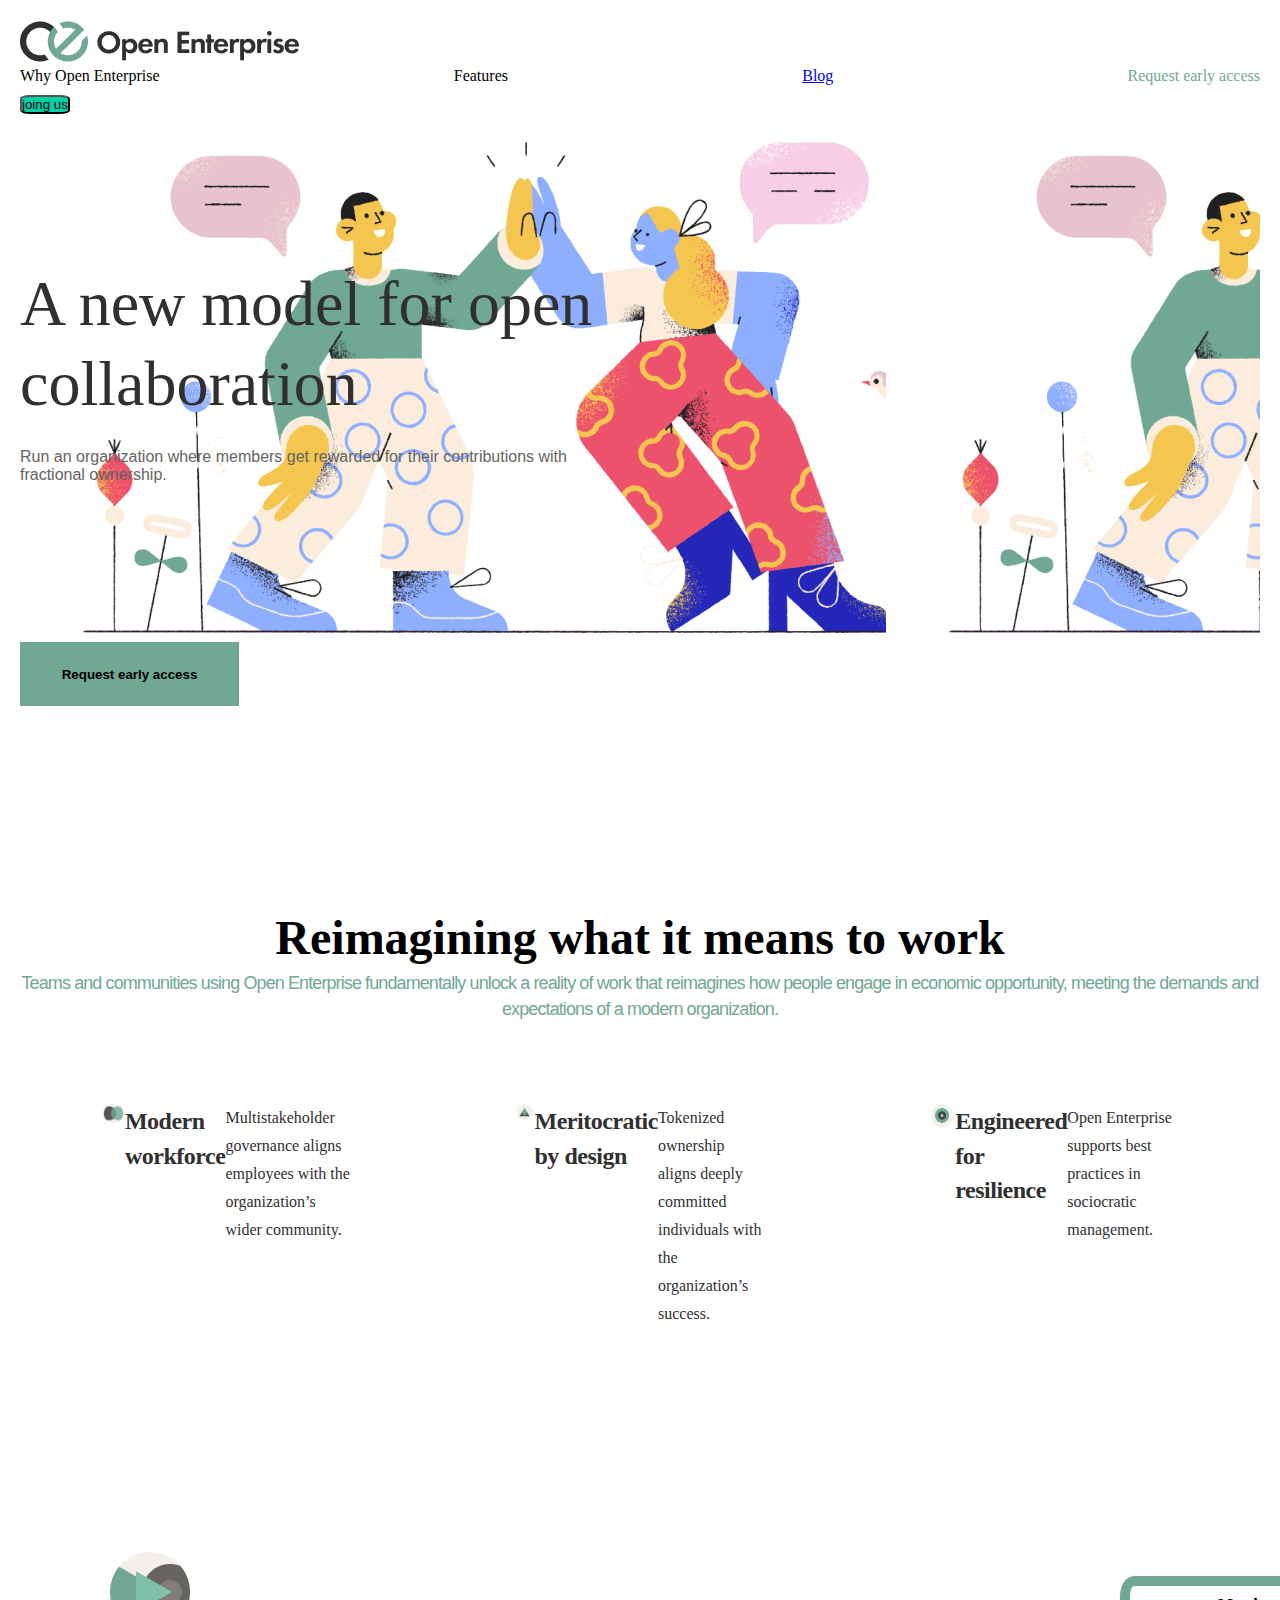
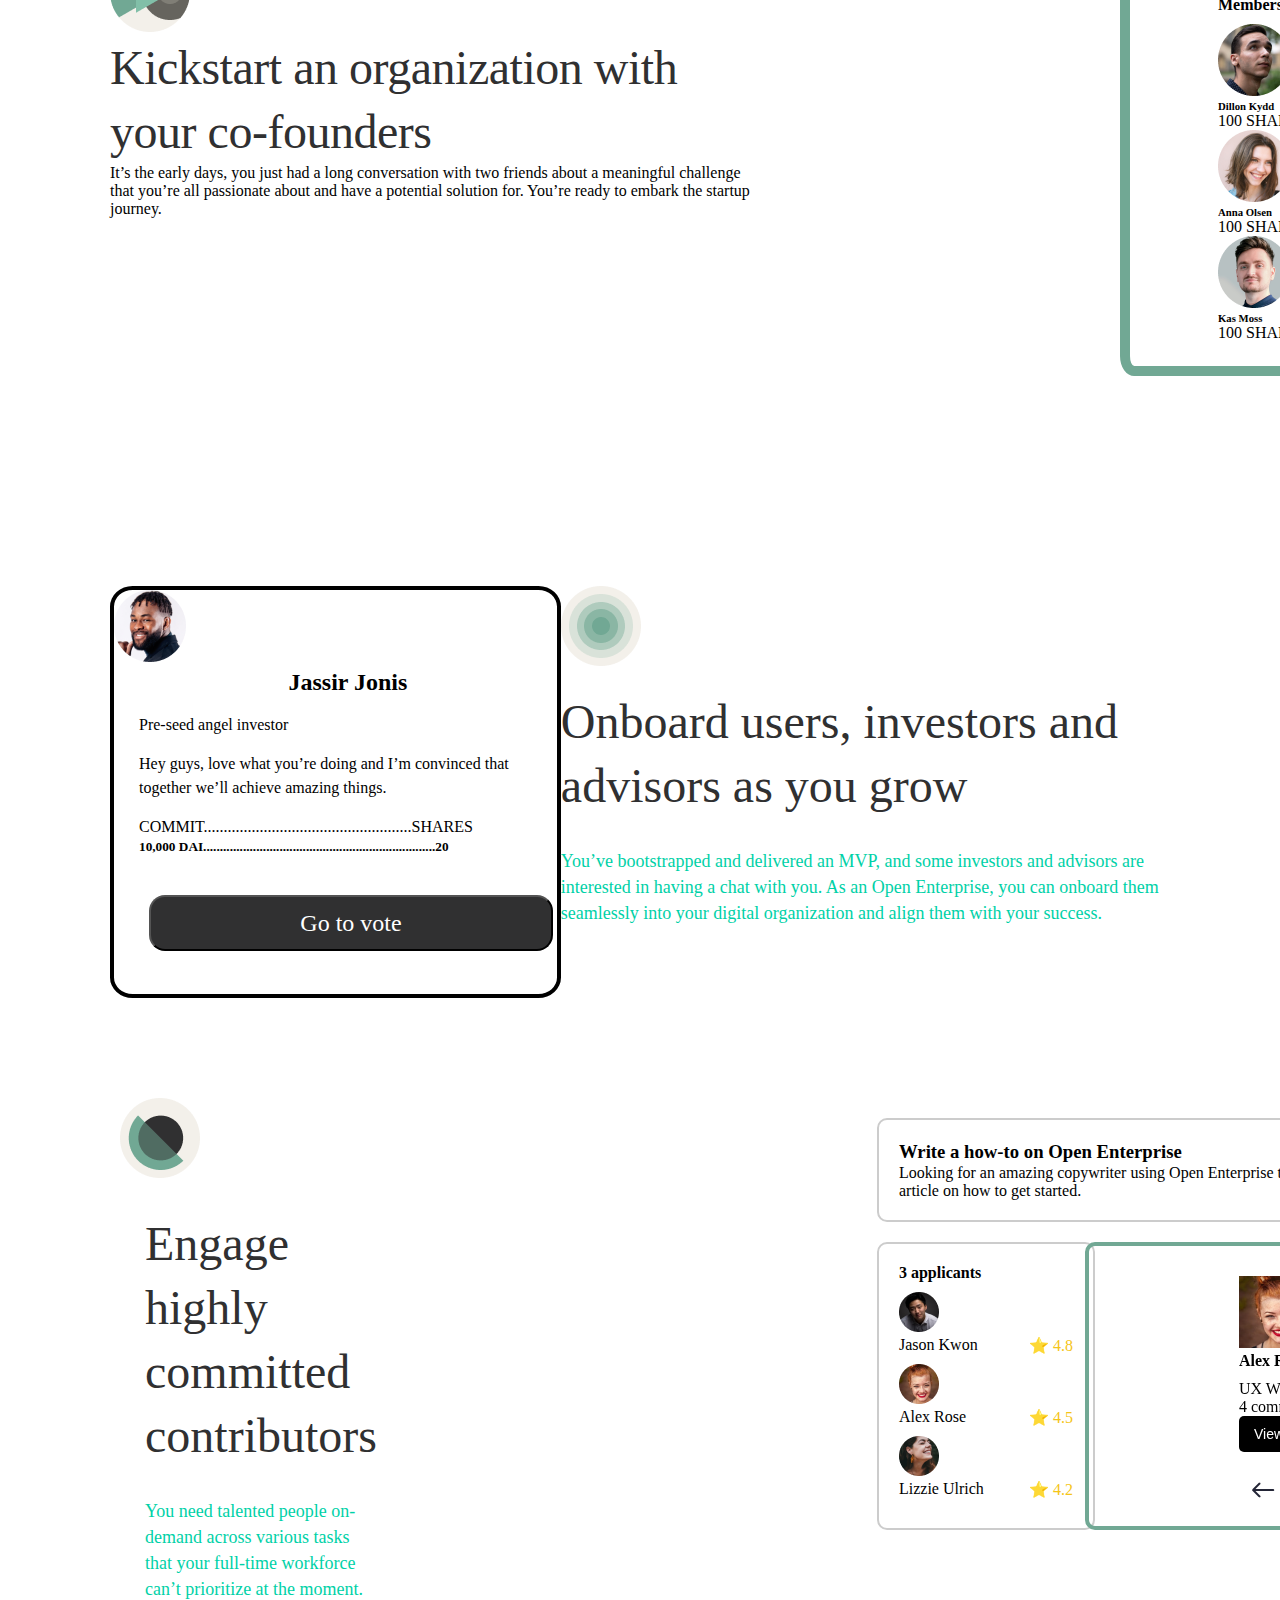
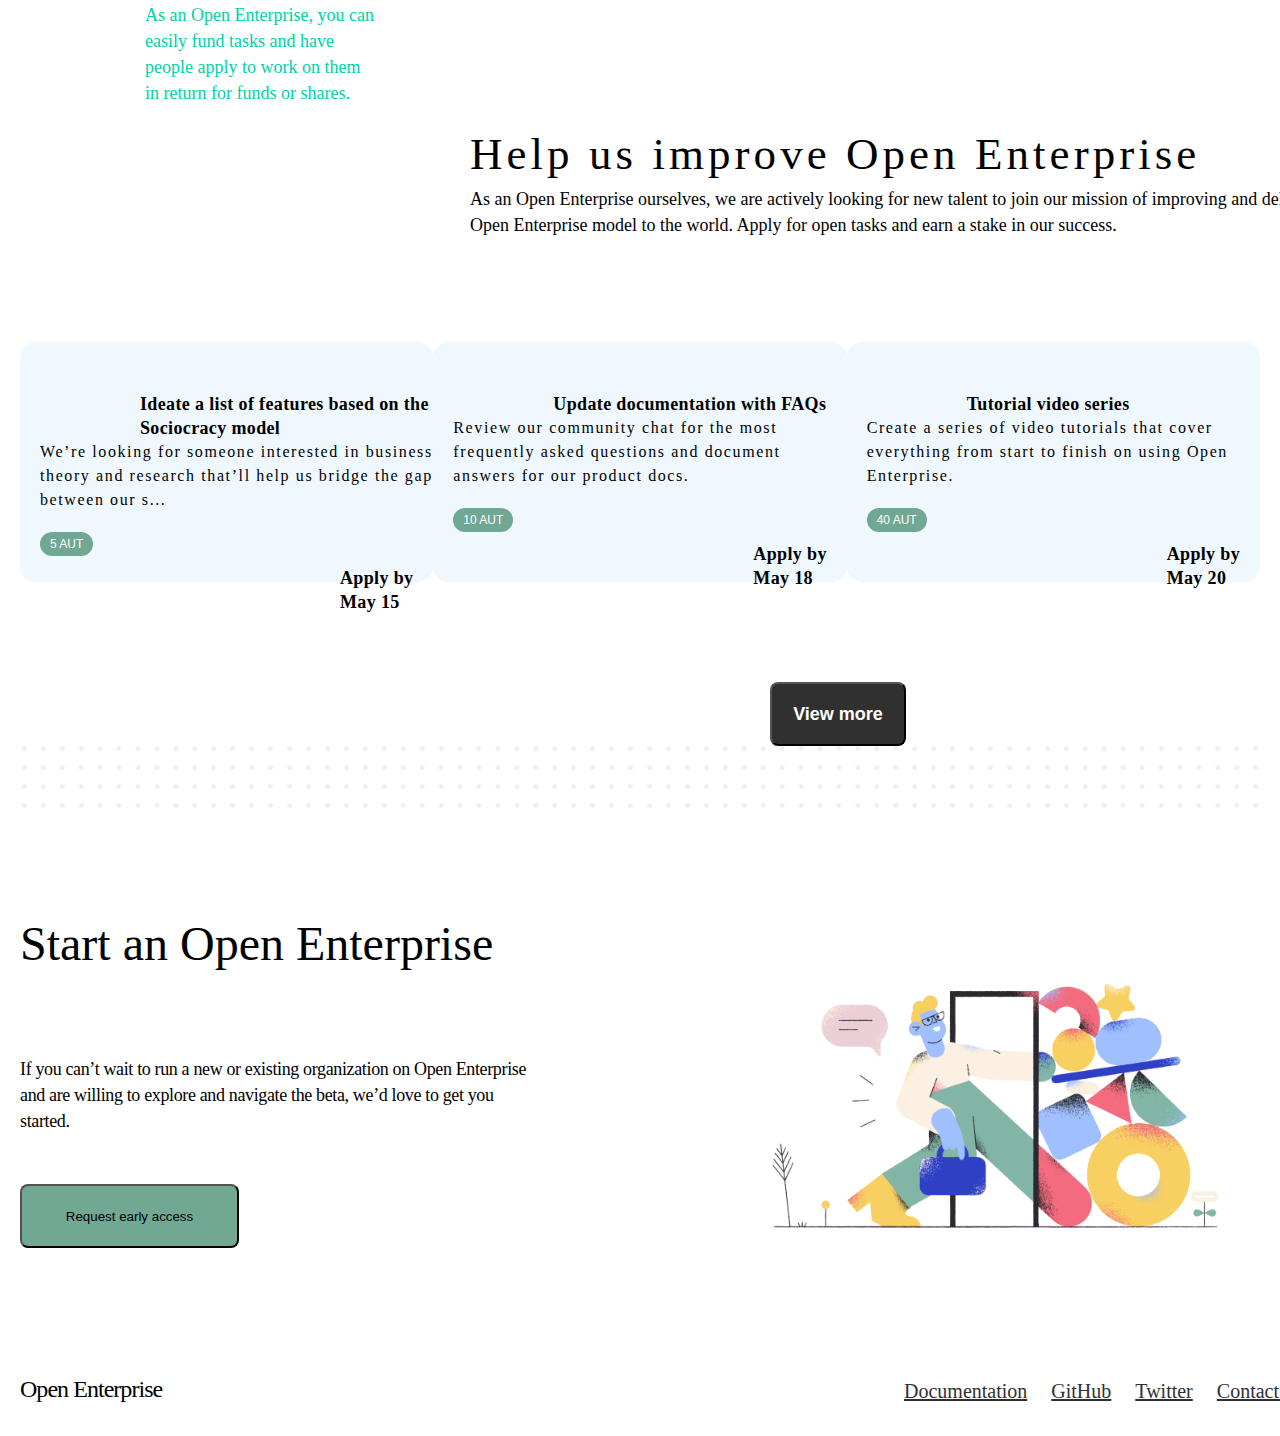
==== index.html @ 8f80c9ea "first1" ====
<!DOCTYPE html>
<html lang="en">
<head>
    <meta charset="UTF-8">
    <meta name="viewport" content="width=device-width, initial-scale=1.0">
    <title>Open Enterprise</title>
    <link rel="stylesheet" href="style.css">
    <link rel="icon" href="image/Logo.png">
    <link rel="stylesheet" href="https://cdn.jsdelivr.net/npm/swiper@11/swiper-bundle.min.css" />
</head>
<body>
    <header class="header">
<div class="conteiner">
    <img src="image/Frame 3 (1).png" alt="">
    <div class="header__right">
        <ul>
            <li>Why Open Enterprise</li>
            <li>Features</li>
            <li><a href="blog/blog.html">Blog</a></li>
            <li class="access">Request early access</li>
        </ul>
        <button>joing us</button>
    </div>
</div>
    </header>
    <main>
<section class="banner">
   <div class="conteiner">
    <h1>A new model for open collaboration</h1>
    <p>Run an organization where members get rewarded for their contributions with fractional ownership.</p>
    <button>Request early access</button>
   </div>
</section>
<section class="what">
    <div class="conteiner">
<div class="what__top">
<h2>Reimagining what it means to work</h2>
<p>Teams and communities using Open Enterprise fundamentally unlock a reality of work that reimagines how people engage in economic opportunity, meeting the demands and expectations of a modern organization.</p>
</div>
</div>
    </div>
</section>
<section class="category">
<div class="category__card">
 <div class="category__image">
    <img src="image/Icon.png" alt="">
 </div>
 <h3>Modern workforce</h3>
 <p>Multistakeholder governance aligns employees with the organization’s wider community.</p>

</div>
<div class="category__card">
    <div class="category__image">
       <img src="image/Icon (1).png" alt="">
    </div>
    <h3>Meritocratic by design</h3>
    <p>Tokenized ownership aligns deeply committed individuals with the organization’s success.</p>
   
</div>
<div class="category__card">
    <div class="category__image">
       <img src="image/Icon (2).png" alt="">
    </div>
    <h3>Engineered for resilience</h3>
    <p>Open Enterprise supports best practices in sociocratic management.</p>
   
</div>
</section>
<section class="members">
    <div class="members__left">
<img src="image/Icon (3).png" alt="">
<h3>Kickstart an organization with your co-founders</h3>
<p>It’s the early days, you just had a long conversation with two friends about a meaningful challenge that you’re all passionate about and have a potential solution for. You’re ready to embark the startup journey.</p>
    </div>
    <div class="members__right">
<div class="members__box">
    <h4>Members</h4>
    <img src="image/Member.png" alt="">
    <h6>Dillon Kydd</h6>
    <p>100 SHARES</p>
    <img src="image/Member (2).png" alt="">
    <h6>Anna Olsen</h6>
    <p>100 SHARES</p>
    <img src="image/Member (1).png" alt="">
    <h6>Kas Moss</h6>
    <p>100 SHARES</p>
</div>
    </div>
</section>
<section class="conteiners">
    <div class="jassir__left">
    <img src="image/Image.png" alt="">
    <h6>Jassir Jonis</h6>
    <p>Pre-seed angel investor</p>
    <p>Hey guys, love what you’re doing and I’m convinced that together we’ll achieve amazing things.</p>
    <p>COMMIT....................................................SHARES</p>
    <h5>10,000 DAI......................................................................20</h5>
    <button>Go to vote</button>
    </div>
<div class="jassir__right">
<img src="image/Icon (4).png" alt="">
<h2>Onboard users, investors and advisors as you grow</h2>
<p>You’ve bootstrapped and delivered an MVP, and some investors and advisors are interested in having a chat with you. As an Open Enterprise, you can onboard them seamlessly into your digital organization and align them with your success.</p>
</div>
</section>
<section class="engage">
    <div class="engage__left">
        <img src="image/Icon (5).png" alt="">
        <h2>Engage highly committed contributors</h2>
        <p>You need talented people on-demand across various tasks that your full-time workforce can’t prioritize at the moment. As an Open Enterprise, you can easily fund tasks and have people apply to work on them in return for funds or shares.</p>
    </div>
    <div class="engage__right">
        <section class="task-container">
            <div class="task">
              <div class="task-header">
                <h3>Write a how-to on Open Enterprise</h3>
                <button class="share-button">1 SHARE</button>
              </div>
              <p>
                Looking for an amazing copywriter using Open Enterprise to help us write an article on how to get started.
              </p>
            </div>
          
            <div class="applicants-container">
              <div class="applicants">
                <h4>3 applicants</h4>
                <ul>
                    <img src="image/Image (1).png" alt="">
                  <li>Jason Kwon <span class="rating">⭐ 4.8</span></li>
                  <img src="image/Image (2).png" alt="">
                  <li>Alex Rose <span class="rating">⭐ 4.5</span></li>
                  <img src="image/Image (3).png" alt="">
                  <li>Lizzie Ulrich <span class="rating">⭐ 4.2</span></li>
            
                </ul>
              </div>
          
              <div class="profile">
                <div class="swiper mySwiper">
                    <div class="swiper-wrapper">
                      <div class="swiper-slide"> <img src="image/Cover.png" alt="">
                        <h4>Alex Rose</h4>
                        <p>UX Writer</p>
                        <p>4 commits <span class="rating">⭐ 4.5</span></p>
                        <button class="profile-button">View profile</button>
                        <img class="profile__back" src="image/Back button.png" alt="">
                        <img class="profile__next" src="image/Next Button.png" alt=""></div>
                        <div class="swiper-slide"> <img src="image/Cover.png" alt="">
                            <h4>Alex Rose</h4>
                            <p>UX Writer</p>
                            <p>4 commits <span class="rating">⭐ 4.5</span></p>
                            <button class="profile-button">View profile</button>
                            <img class="profile__back" src="image/Back button.png" alt="">
                            <img class="profile__next" src="image/Next Button.png" alt=""></div>  <div class="swiper-slide"> <img src="image/Cover.png" alt="">
                                <h4>Alex Rose</h4>
                                <p>UX Writer</p>
                                <p>4 commits <span class="rating">⭐ 4.5</span></p>
                                <button class="profile-button">View profile</button>
                                <img class="profile__back" src="image/Back button.png" alt="">
                                <img class="profile__next" src="image/Next Button.png" alt=""></div>
                                <div class="swiper-slide"> <img src="image/Cover.png" alt="">
                                    <h4>Alex Rose</h4>
                                    <p>UX Writer</p>
                                    <p>4 commits <span class="rating">⭐ 4.5</span></p>
                                    <button class="profile-button">View profile</button>
                                    <img class="profile__back" src="image/Back button.png" alt="">
                                    <img class="profile__next" src="image/Next Button.png" alt=""></div>
                                    <div class="swiper-slide"> <img src="image/Cover.png" alt="">
                                        <h4>Alex Rose</h4>
                                        <p>UX Writer</p>
                                        <p>4 commits <span class="rating">⭐ 4.5</span></p>
                                        <button class="profile-button">View profile</button>
                                        <img class="profile__back" src="image/Back button.png" alt="">
                                        <img class="profile__next" src="image/Next Button.png" alt=""></div>
                                        <div class="swiper-slide"> <img src="image/Cover.png" alt="">
                                            <h4>Alex Rose</h4>
                                            <p>UX Writer</p>
                                            <p>4 commits <span class="rating">⭐ 4.5</span></p>
                                            <button class="profile-button">View profile</button>
                                            <img class="profile__back" src="image/Back button.png" alt="">
                                            <img class="profile__next" src="image/Next Button.png" alt=""></div>

    </div>
</section>
</section>
<section class="help">
  <h2>Help us improve Open Enterprise</h2>
  <p>As an Open Enterprise ourselves, we are actively looking for new talent to join our mission of improving and delivering the Open Enterprise model to the world. Apply for open tasks and earn a stake in our success.</p>
</section>
<section class="categorys">
  <div class="categorys__card">
      <h6>Ideate a list of features based on the Sociocracy model</h6>
      <p>We’re looking for someone interested in business theory and research that’ll help us bridge the gap between our s...</p>
      <button>5 AUT</button>
      <h6 class="applybymay15">Apply by May 15</h6>
  </div>
  <div class="categorys__card">
  <h6>Update documentation with FAQs</h6>
  <p>Review our community chat for the most frequently asked questions and document answers for our product docs.</p>
  <button>10 AUT</button>
  <h6 class="applybymay15">Apply by May 18</h6>
</div>
<div class="categorys__card">
<h6>Tutorial video series</h6>
<p>Create a series of video tutorials that cover everything from start to finish on using Open Enterprise.</p>
<button>40 AUT</button>
<h6 class="applybymay15">Apply by May 20</h6>
</div>
</section>
<button class="main__button">View more</button>
<img src="image/Divider.png" alt="">
<section class="start">
    <div class="start__left">
        <h2>Start an Open Enterprise</h2>
        <p>If you can’t wait to run a new or existing organization on Open Enterprise and are willing to explore and navigate the beta, we’d love to get you started.</p>
        <button>Request early access</button>
    </div>
<div class="start__right">
    <img src="image/pablo-sign-in 1 1.png" alt="">
</div>
</section>
    </main>
    <footer>
        <section class="open">
        <div class="open__left">
            <h4>Open Enterprise<h4>
        </div>
        <div class="open__right">
            <a href="">Documentation</a>
            <a href="https://github.com/">GitHub</a>
            <a href="https://x.com/home">Twitter</a>
            <a href="">Contact us</a>
        </div>
    </section>
    </footer>
 
    
      <script src="https://cdn.jsdelivr.net/npm/swiper@11/swiper-bundle.min.js"></script>
      <script>
        var swiper = new Swiper(".mySwiper", {
          navigation: {
            nextEl: ".profile__next",
            prevEl: ".profile__back",
          },
        });
      </script>
    </body>
    
</body>
</html>
---- style.css ----
*{
    margin: 0;
    padding: 0;
    box-sizing: border-box;
    list-style: none;
}
.conteiner{
    max-width: 1328px;
    margin: 0 auto;
}
.header{
    background: white;
    color: #000;
}
.conteiner{
    max-width: 1440px;
    margin: 0 auto;
}
.header.conteiner{
    display: flex;
    justify-content: space-between;
}
.header__right ul{
display: flex;
align-items: center;
justify-content: space-between;
}
.header__right button{
    background-color: #00d1a7;
    border-radius: 20%;
}
.access{
    color: #71A894;
}
.banner{
    background: url(image/Illustration.png);
    padding-top: 150px;
    max-width: 1700px;
    
}
.banner h1{
font-size: 64px;
font-weight: 400;
line-height: 80px;
text-align: left;
width: 608px;
height: 160px;
left: 56px;
color:  #303031;
margin-bottom: 24px;

}
.banner p{
    size: 24px;
    width: 608px;
    height: 64px;
    color:  #66645E;
    font-family: 'Sen',sans-serif;
    
}
.banner button{
    width: 219px;
    height: 64px;
    background-color:#71A894;
    border: none;
    font-weight: 900;
    margin-top: 130px;
    
}
.what{
    padding-top: 200px;
}
.what__top h2{
    font-size: 48px;
line-height: 64px;
text-align: center;
text-decoration-skip-ink: none;
font-family:'Times New Roman', Times, serif
}
.what__top p{
font-family: 'Gill Sans', 'Gill Sans MT', Calibri, 'Trebuchet MS', sans-serif;
font-size: 18px;
font-weight: 400;
line-height: 26px;
letter-spacing: -0.05em;
text-align: center;
text-decoration-skip-ink: none;
color: #71A894;

}
.category__card p{
    color: #71A894;
}
.category__card{
    width: 427px;
    height: 340px;
    padding: 32px;
    border-radius: 8px;
    display: flex;
    margin: 50px;
}
.category__box{
    display: flex;
    justify-content: space-around;
}
.category__card h3{
    color: #303031;
    font-weight: 700px;
    font-size: 24px;
line-height: 144%;
letter-spacing: -0.02em ;
font-family: 'Times New Roman', Times, serif;
display: flex;


}
.category__card p{
    color: #303031;
    font-family: 'Times New Roman', Times, serif;
    line-height: 175%;
}
.category__img{
    width:104px;
    height: 88px;
    background: white;
    display: flex;
    align-items: center;
    justify-content: center;
    border-radius: 0%;
}
.category{
    display: flex;
    
}
.bembers{
    justify-content: space-between;
    
}
.members__left{
width: 644px;
height: 334px;
background-color: white;
margin: 90px;

}
.members__left h3{
font: 1em sans-serif;
font-size: 70px;
font-weight: 700;


}
.members__right{
display: flex;
justify-content: flex-end;
position: relative;
top: -400px;
right: -950px;
border: 10px solid  #71A894;
border-radius: 5%;
width: 284px;
height: 400px;
margin: 10px;
padding: 10px;
padding-left: 88px;
margin-left: 150px;
}
.members__box{
    width: 484px;
height: 400px;
top: 1748px;
left: 820px;
gap: 0px;
border-radius: 16px 0px 0px 0px;
border: 4px 0px 0px 0px;
opacity: 0px;

}
.members__left h3{
    font-family: 'Times New Roman', Times, serif;
    font-weight: 400;
    line-height: 64px;
    color: #303031;
    font-size: 48px;
    letter-spacing: -0.01em ;
    
}
.members__left h6{
    font-family: 'Times New Roman', Times, serif;
    font-size: 24px;
    font-weight: 600;
    line-height: 26px;
    letter-spacing: -0.02em;
    text-align: left;
    text-underline-position: from-font;
    text-decoration-skip-ink: none;
    
}
.jassir__left{
    width: 484px;
    height: 412px;
    margin: 90px;
    margin-top: -200px;
    border: 4px solid black;
    border-radius: 5%;
    margin-right: -0px;
}
.jassir__left h6{
    display: flex;
    justify-content: center;
    font-family: 'Times New Roman', Times, serif;
    font-size: 24px;
    line-height: 32px;
    letter-spacing: -2%;
    padding-left: 25px;
}
.jassir__left h5{
    padding-left: 25px;
}
img{
    max-width: 100%;
    height: auto;
}
.jassir__left p{
font-family: 'Times New Roman', Times, serif;
font-size: 16px;
line-height: 24px;
letter-spacing: -2%;
right: 30px;
padding-top: 15px;
padding-left: 25px;
}
.jassir__left button{
width: 404px;
height: 56px;
border-radius: 16px;
display: flex;
justify-content: center;
margin-top: 40px;
margin-left: 35px;
background-color: #303031;
color: white;
text-align: center;
padding: 10px;
font-family: 'Times New Roman', Times, serif;
font-size: 24px;
line-height: 32px;
}
.jassir__right{
    width: 644px;
    height: 334px;
    margin-top: -200px;
    margin-right: 100px;
   
}
.conteiners{
display: flex;
justify-content: space-between;
}
.jassir__right h2{
    font-family: 'Times New Roman', Times, serif;
    font-weight: 400;
    font-size: 48px;
    line-height: 64px;
    color: #303031;
    padding-top: 20px;
}
.jassir__right p{
    font-family: 'Times New Roman', Times, serif;
    font-weight: 400;
    font-size: 18px;
    line-height: 26px;
    letter-spacing: -2%;
    padding-top: 30px;
    color: #00d1a7;
}
.engage{
    display: flex;
    justify-content: space-between;
    padding-bottom: 300px;
}
.engage__left{
width: 644px;
height: 334px;
margin-left: 100px;
margin-right: 500px;
padding-top: 10px;
}
.engage__left h2{
    font-family: 'Times New Roman', Times, serif;
    font-weight: 400;
    font-size: 48px;
    line-height: 64px;
    color: #303031;
    padding-top: 30px;
    margin-left: 25px;
}
.engage__left p{
    font-family: 'Times New Roman', Times, serif;
    font-weight: 400;
    font-size: 18px;
    line-height: 26px;
    letter-spacing: -2%;
    padding-top: 30px;
    margin-left: 25px;
    color: #00d1a7;
}
.applicants-container{
    background-color:light gold ;
}
body {
    font-family:'Times New Roman', Times, serif;
    margin: 20px;
  }
  
  .task-container {
    display: flex;
    flex-direction: column;
    gap: 20px;
    padding-top: 30px;
  }
  
  .task {
    border: 2px solid #ccc;
    padding: 20px;
    border-radius: 10px;
    position: relative;
    
}
  
  .task-header {
    display: flex;
    justify-content: space-between;
    align-items: center;
  }
  .task-container{
    width: 560px;
    height: 164px;
  }
  
  .share-button {
    background-color:#71A894;    ;
    border: none;
    color: white;
    padding: 5px 10px;
    border-radius: 15px;
    font-size: 12px;
    cursor: pointer;
  }
  
  .applicants-container {
    display: flex;
    gap: 20px;
  }
  
  .applicants, .profile {
    border: 2px solid #ccc;
    padding: 20px;
    border-radius: 10px;
    flex: 1;
  }
  
  h4 {
    margin: 0 0 10px 0;
  }
  
  ul {
    list-style: none;
    padding: 0;
  }
  li {
    margin-bottom: 10px;
  }
  
  .rating {
    float: right;
    color: #f5c518;
  }
  
  .profile-button {
    background-color: black;
    color: white;
    border: none;
    padding: 10px 15px;
    border-radius: 5px;
    cursor: pointer;
    font-size: 14px;
  }
  
  .profile-button:hover {
    background-color: #444;
  }
.profile{
    margin-left: -30px;
    padding-left: 150px;
    width: 240px;
    height: 288px;
    padding-top:30px;
    border: 4px solid ;border: 4px solid #71A894
}
.help{
    width: 895px;
    height: 120px;
    margin-bottom: 100px;
    margin-left: 450px;
   
}
.help h2{

font-family: 'Times New Roman', Times, serif;
font-weight: 400;
font-size: 45px;
line-height: 64px;
align-items: center;
letter-spacing: 0.09em;
padding-right: 100px;
}
.help p{
   
    font-family: 'Times New Roman', Times, serif;
    font-weight: 400;
    font-size: 18px;
    line-height: 26px;
    letter-spacing: 0,3em;
    align-items: center;
}
.categorys{
    display: flex;
    justify-content: space-between;
   
}
.categorys__card{
width: 427px;
height: 240px;
gap: 0px;
border-radius: 16px;
background-color:aliceblue;
padding-top: 50px;
padding-left: 20px;
}
.categorys__card h6{
font-family: 'Times New Roman', Times, serif;  
font-size: 18px;
font-weight: 700;
line-height: 24px;
letter-spacing: 0.02em;
text-align: left;
padding-left: 100px;
}
.categorys__card p{
font-family: 'Times New Roman', Times, serif;
    font-size: 16px;
    font-weight: 500;
    line-height: 24px;
    letter-spacing: 0.1em;
    text-align: left;
}
.categorys__card button{
    background-color:  #71A894;    ;
    border: none;
    color: white;
    padding: 5px 10px;
    border-radius: 15px;
    font-size: 12px;
    cursor: pointer;
    margin-top: 20px;
    margin-bottom: 50px;
}
.applybymay15{
margin-left: 200px;
margin-top: -40px;
}
.main__button{
  width: 136px;  
  height: 64px;
  border-radius: 8px;
  background-color:  #303031;
text-align: center;
font-size: 18px;
line-height: 24px;
font-weight: 700;
margin-top: 100px;
margin-left: 750px;
color: white;
}
.start{
    max-width: 1328px;
    height: 361px;
    display: flex;
    justify-content: space-between;
    margin-bottom: 200px;
}
.start__left{
    width: 644px;
    height: 244px;
    margin-top: 100px;
}
.start__left h2{
 font-family: 'Times New Roman', Times, serif;
font-size: 48px;
font-weight: 400;
line-height: 64px;
text-align: left;
margin-bottom: 20px;
}
.start__left p{
 font-family: 'Times New Roman', Times, serif;
font-size: 18px;
font-weight: 400;
line-height: 26px;
letter-spacing: -0.02em;
text-align: left;
margin-bottom: 50px;
margin-top: 80px;
}
.start__left button{
width:  219px;
height: 64px;
padding: 20px 24px 20px 24px;
gap: 0px;
border-radius: 8px;
background-color: #71A894;
}
.start__right{
   padding-left: 200px;
   padding-top: 150px;
}
.open{
display: flex;
justify-content: space-between;
width: 1328px;
height: 43px;
}
.open__left h4{
 font-family: 'Times New Roman', Times, serif;
    font-size: 24px;
    font-weight: 500;
    line-height: 32.4px;
    letter-spacing: -0.04em;
    text-align: left;
}
.open__right {
width: 464px;
height: 24px;
gap: 40px;


}
.open__right a{
font-family: 'Times New Roman', Times, serif;
font-size: 20px;
font-weight: 500;
line-height: 24.36px;
color: #303031;
gap: 40px;
line-height:  1.8;
margin-left: 20px;
}
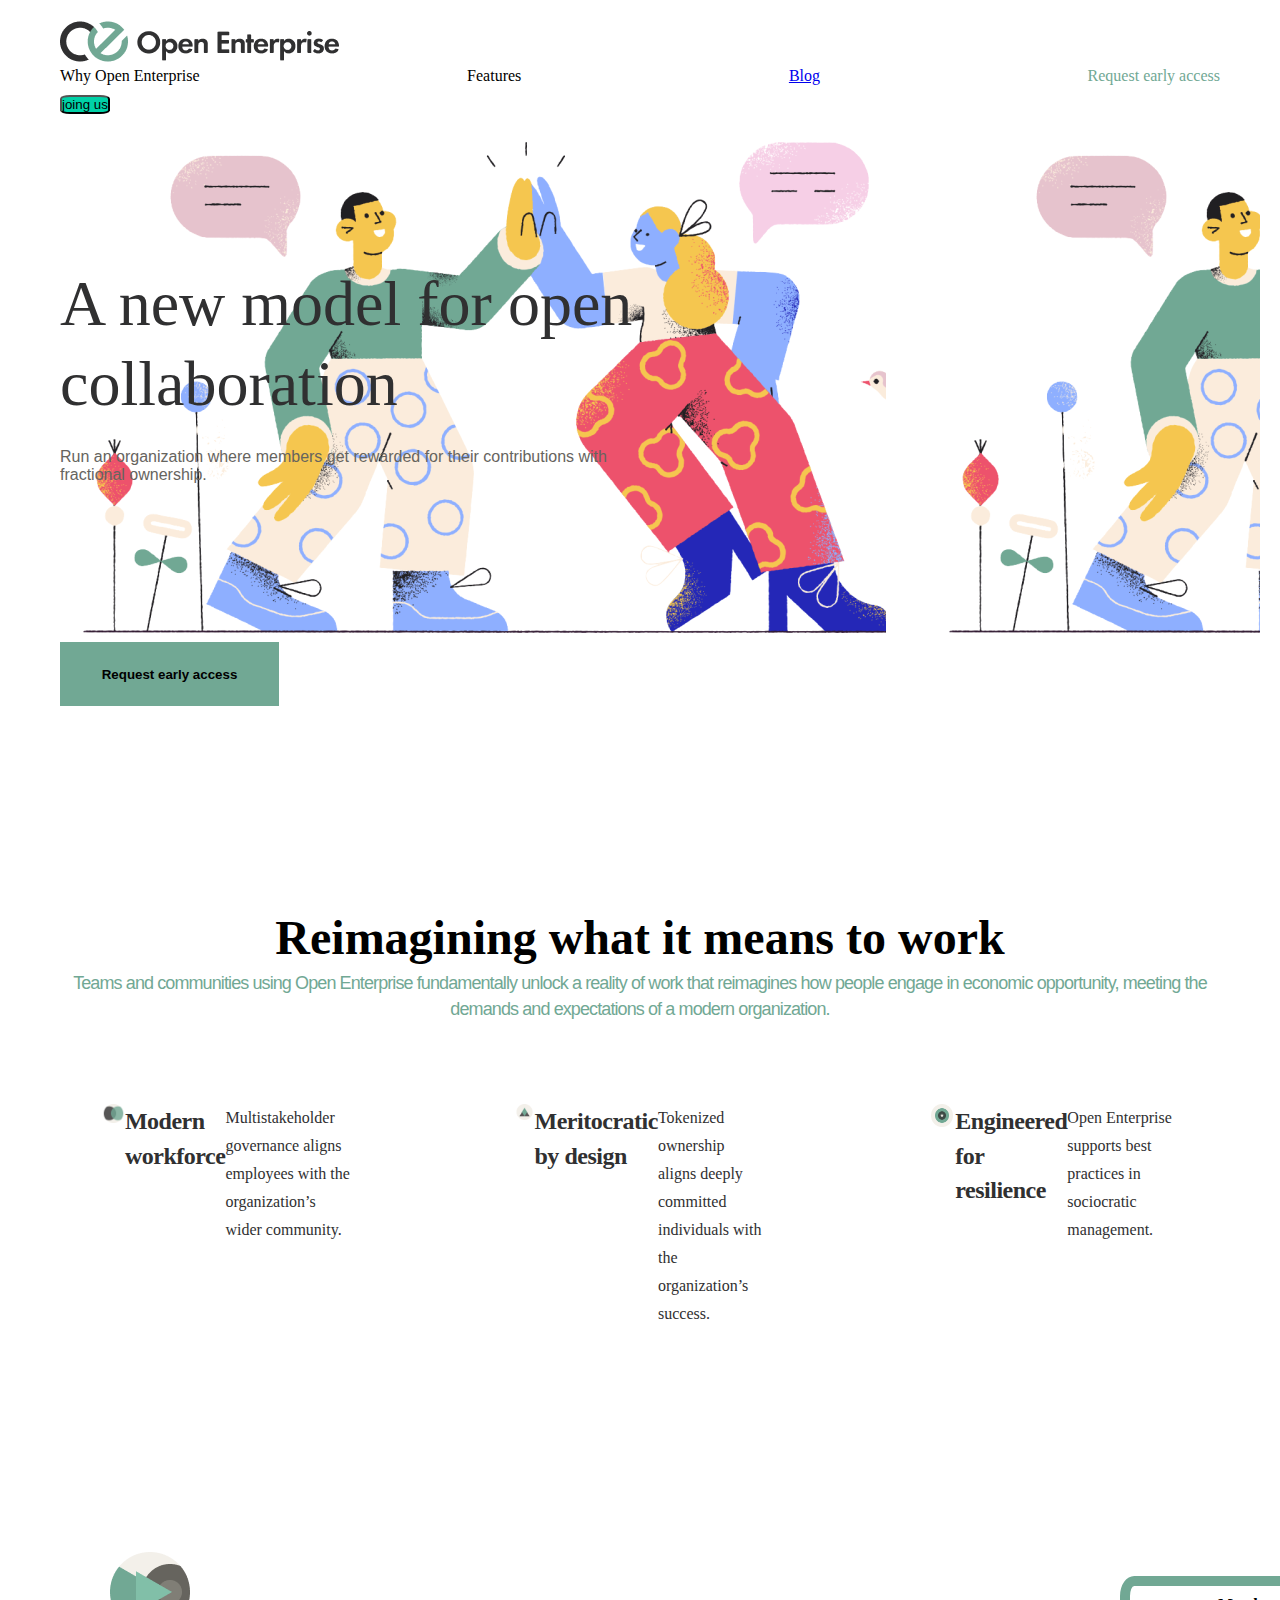
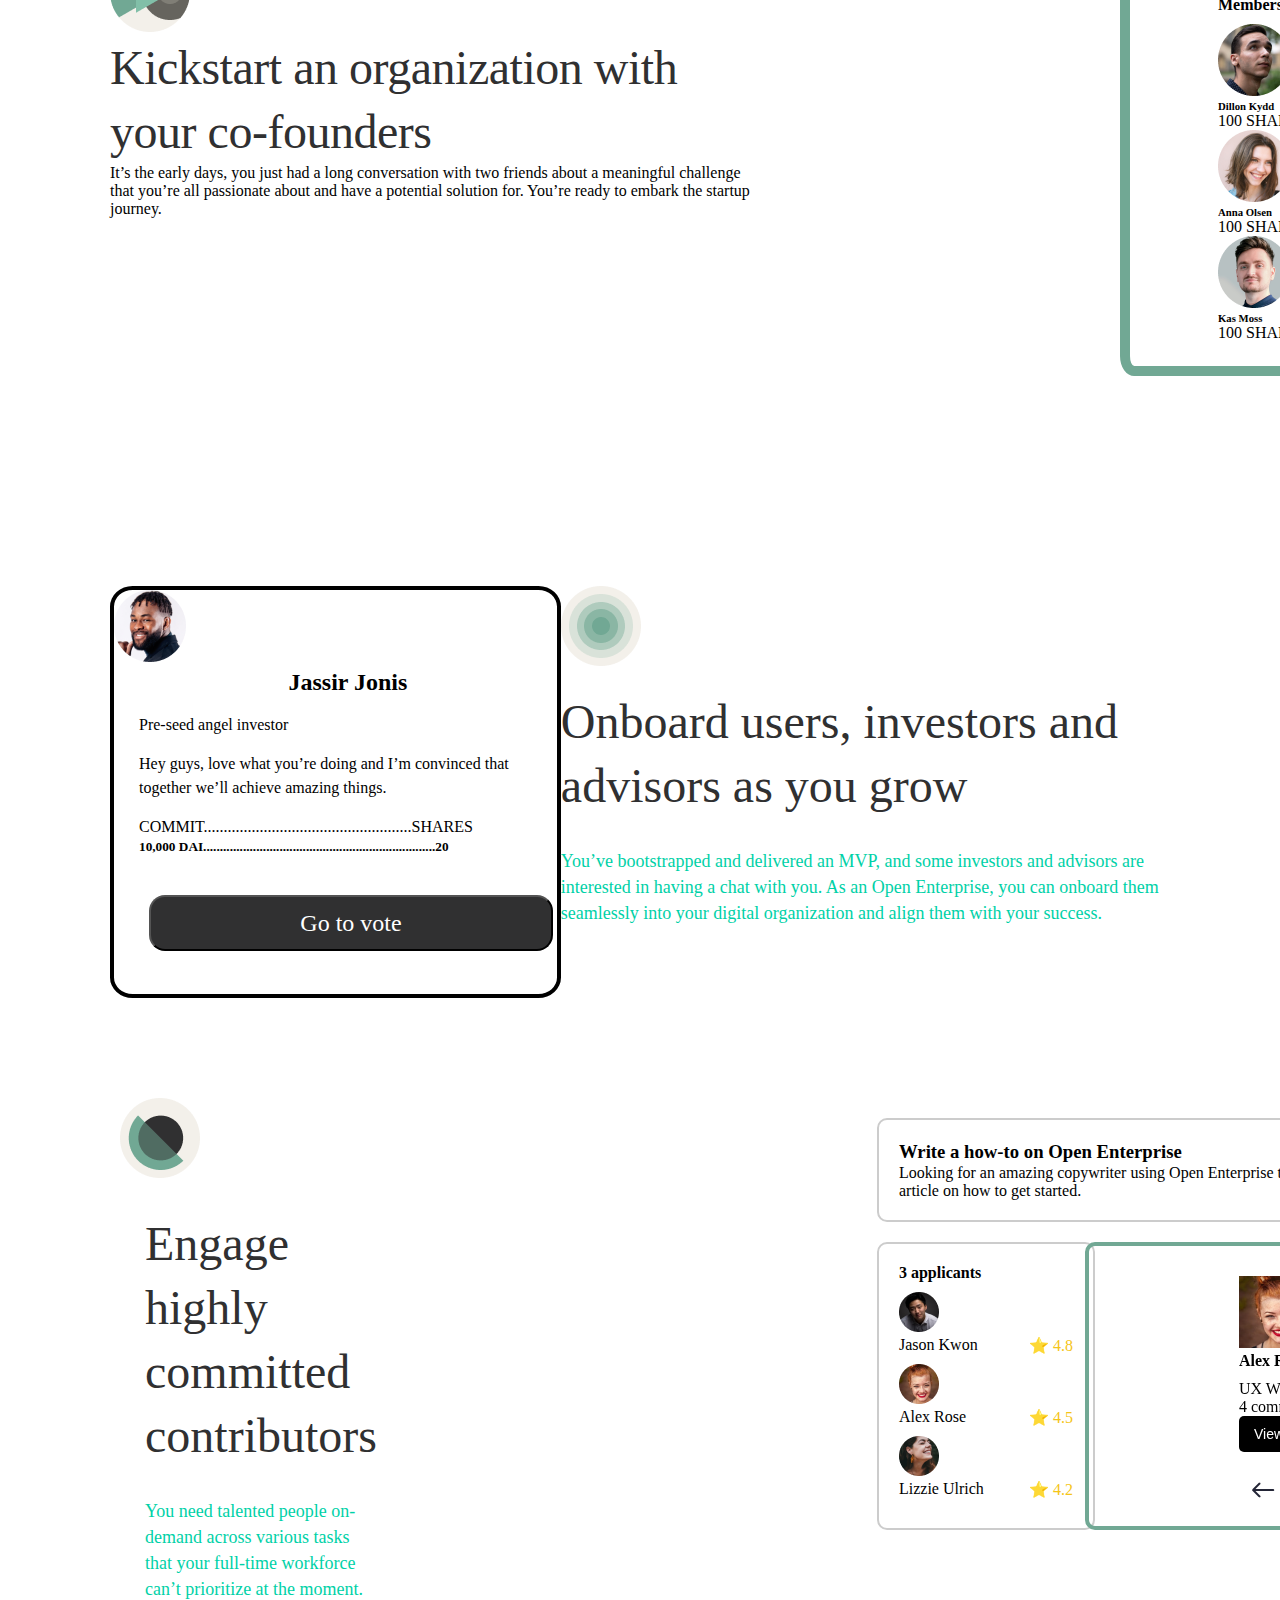
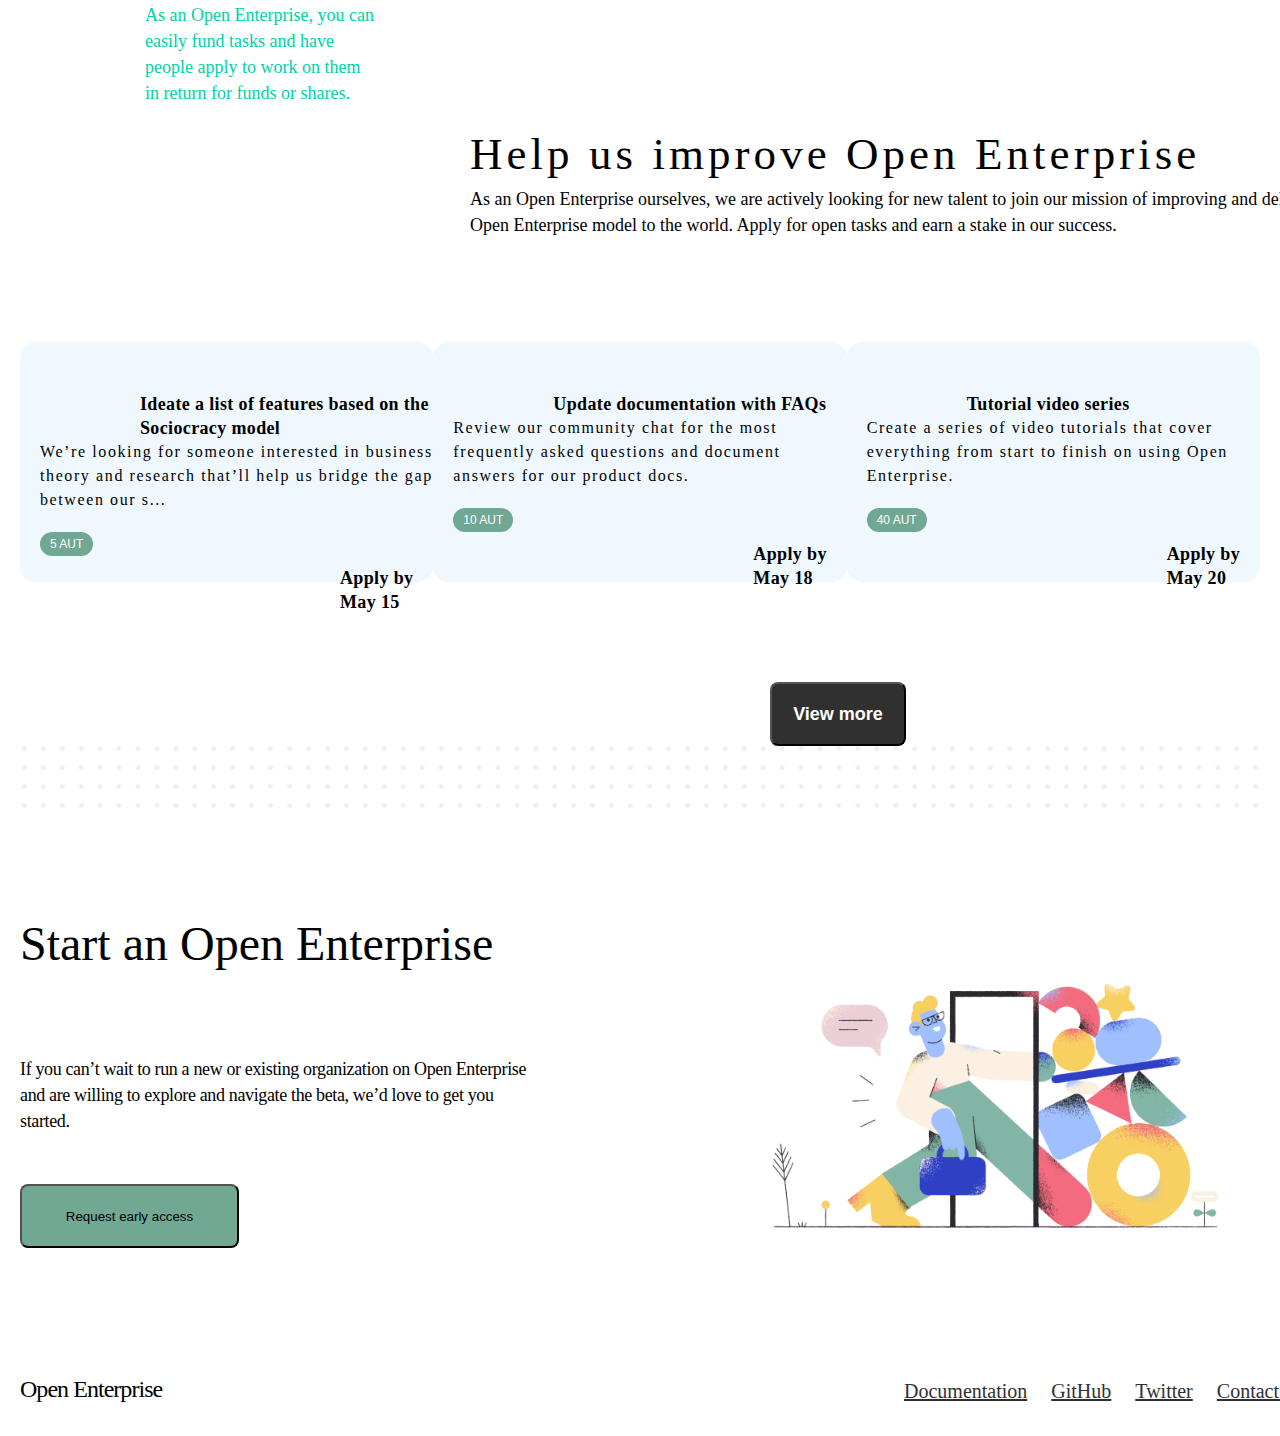
==== commit b4f4948c: "add adaptation" ====
--- a/index.html
+++ b/index.html
@@ -7,6 +7,7 @@
     <link rel="stylesheet" href="style.css">
     <link rel="icon" href="image/Logo.png">
     <link rel="stylesheet" href="https://cdn.jsdelivr.net/npm/swiper@11/swiper-bundle.min.css" />
+    <link rel="stylesheet" href="media.css">
 </head>
 <body>
     <header class="header">
--- a/style.css
+++ b/style.css
@@ -7,6 +7,7 @@
 .conteiner{
     max-width: 1328px;
     margin: 0 auto;
+    padding: 0 40px;
 }
 .header{
     background: white;
--- a/media.css
+++ b/media.css
@@ -0,0 +1,94 @@
+@media(max-width:425px){
+    .banner button{
+        margin-left: 80px;
+   
+    }
+.banner h1{
+    width: 400px;
+   
+     }
+ .banner p{
+ flex-direction: column-reverse;
+ margin: left -50px; ;} 
+ .members__left{
+    width: 400px;
+    padding-right: 100px;
+  }
+ .members__left img{
+    margin-left: 90px;
+ }
+ .members__lefth3{
+    margin-left: 35px;
+ }
+ .conteiners{
+    flex-direction: column;
+  }
+ .jassir__left{
+    width: 425px;
+    margin-left: -20px;
+ }
+ .conteiner{
+    padding: 0;
+ }
+ .category{
+    flex-direction: column;
+    margin-left: -90px;
+ }
+ .jassir__right{
+    width: 400px;
+    margin-bottom: 200px;
+    margin-top: 30px;
+ }
+ .jassir__left button{
+    margin-left: 6px;
+ }
+ .engage{
+    flex-direction: column;
+ }
+ .engage__left{
+    margin-left: 1px;
+    width: 400px;
+    margin-bottom: 150px;
+ }
+ .task-container{
+    width: 400px;
+ }
+ .categorys{
+    flex-direction: column;
+    margin-left: -20px;
+ }
+ .categorys__card{
+    margin-bottom: 40px;
+ }
+ .start__left h2{
+    margin-left: 100px;
+ }
+ .start__left p{
+    margin-left: 100px;
+    margin-top: -25px;
+ }
+ .members__right{
+    margin-left: -900px;
+    margin-top: 600px;
+ }
+ .main__button{
+    margin-left: 150px;
+ }
+ .help h2{
+    font-size: 37px;
+ }
+ .help{
+    margin-left: 10px;
+    width: 400px;
+    height: 270px;
+    margin-bottom: 100px;
+    margin-top: 100px;
+ }
+ .help p{
+    font-size: 13px;
+ }
+ .open__right{
+    width: 115px;
+    margin-right: 100px;
+ }
+}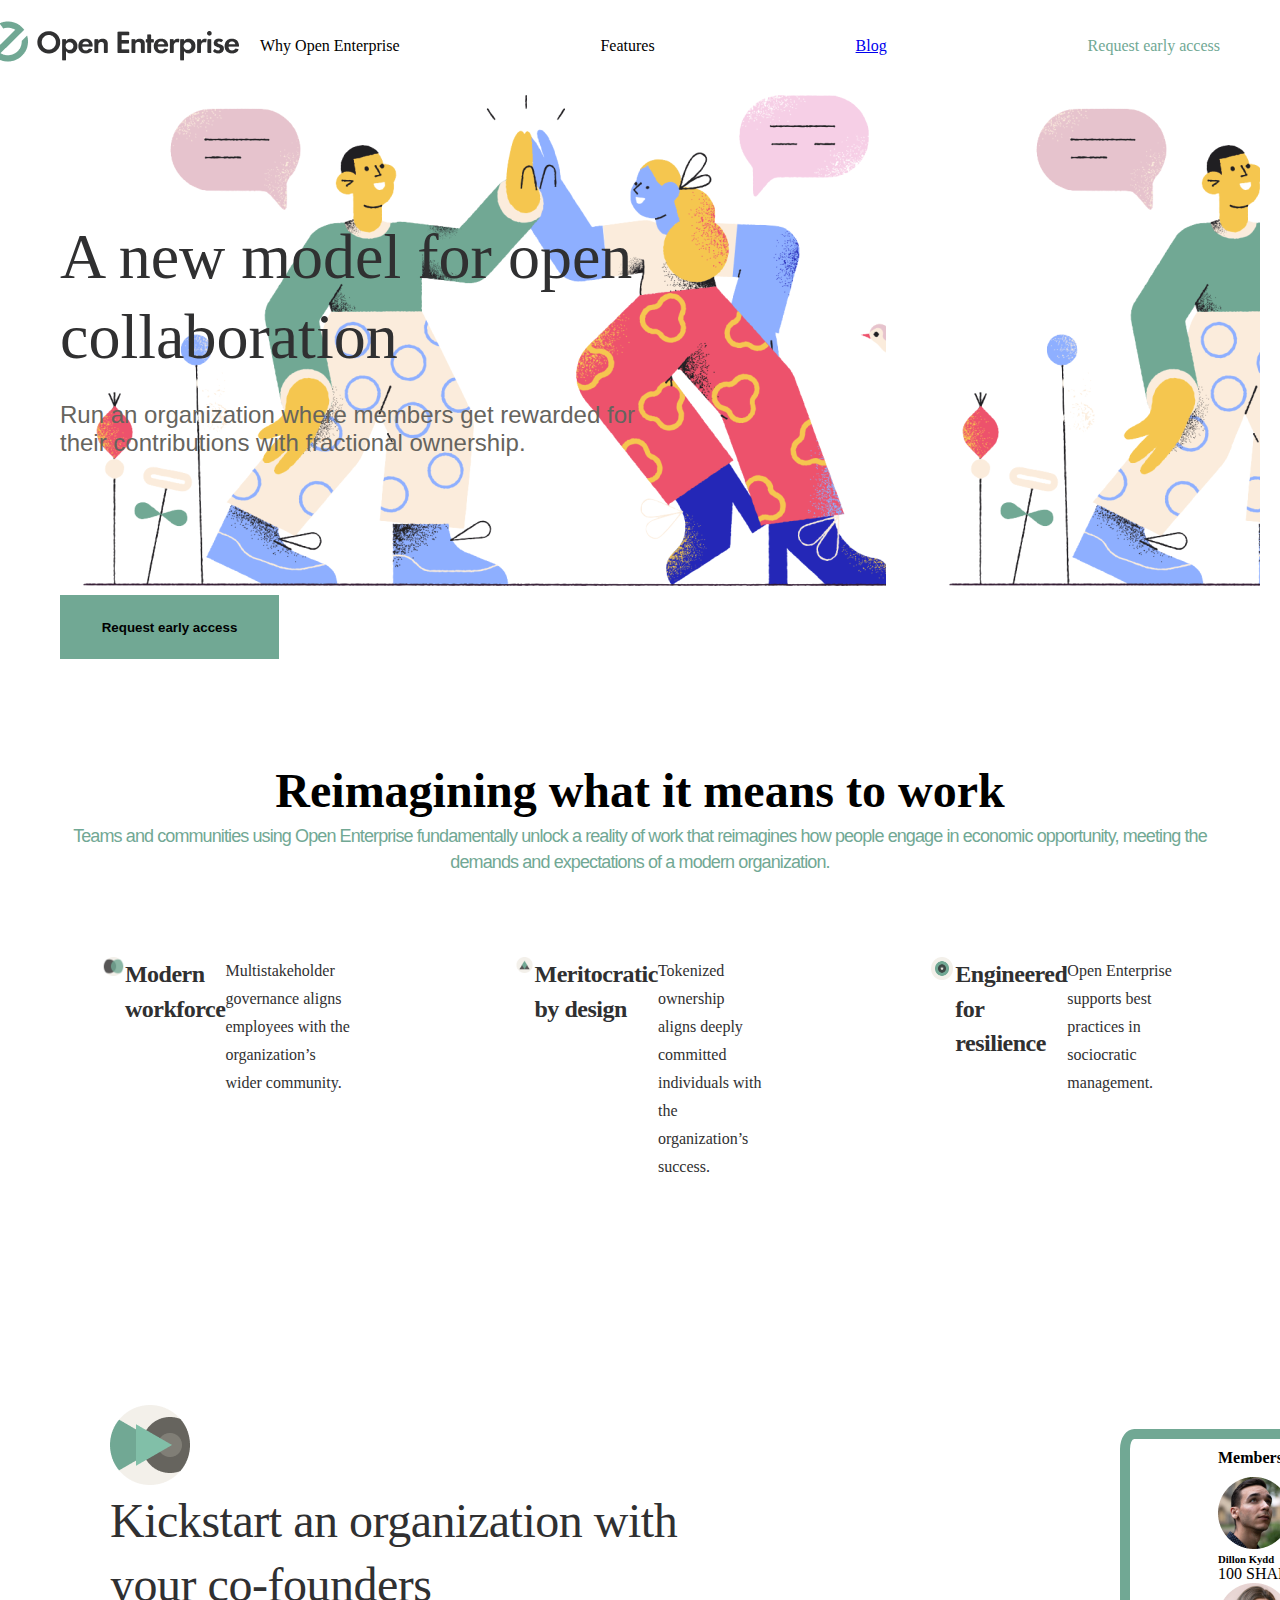
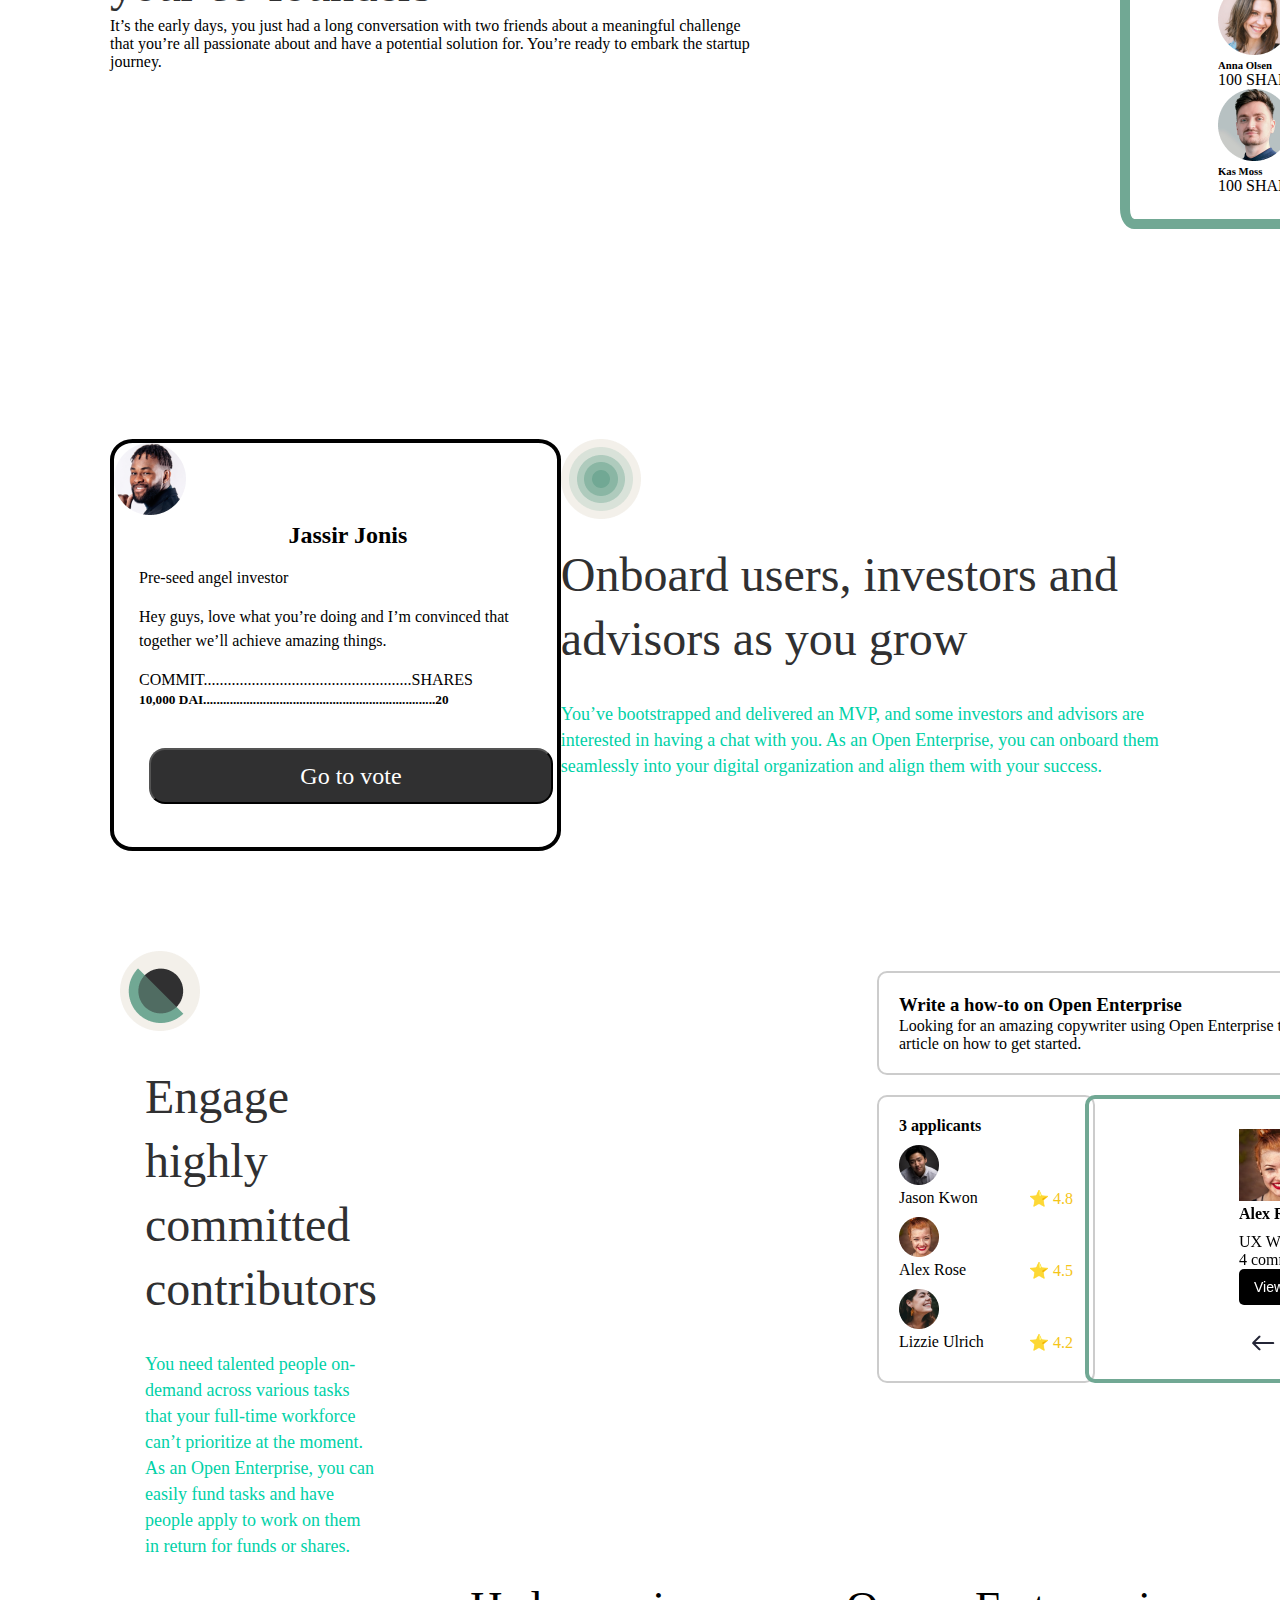
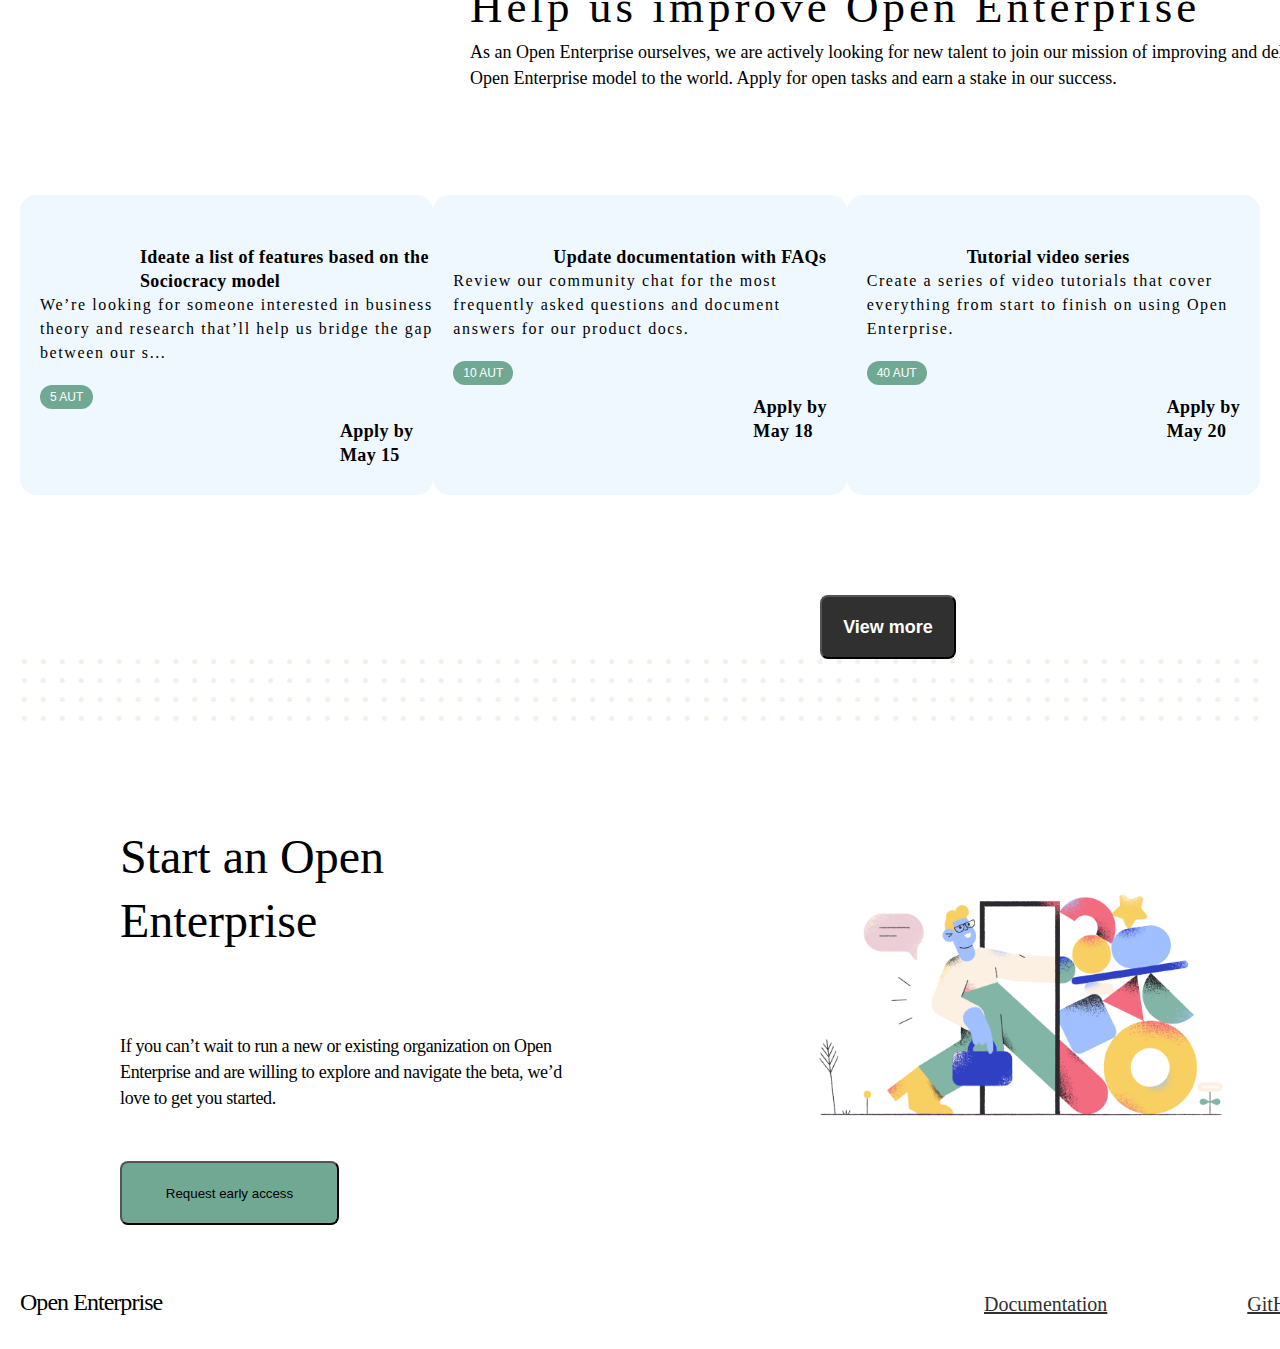
==== commit 88f79b6e: "fixed all" ====
--- a/index.html
+++ b/index.html
@@ -12,7 +12,10 @@
 <body>
     <header class="header">
 <div class="conteiner">
-    <img src="image/Frame 3 (1).png" alt="">
+    <div class="header__left">
+        <img src="image/Frame 3 (1).png" alt="">
+    </div>
+    
     <div class="header__right">
         <ul>
             <li>Why Open Enterprise</li>
@@ -20,7 +23,6 @@
             <li><a href="blog/blog.html">Blog</a></li>
             <li class="access">Request early access</li>
         </ul>
-        <button>joing us</button>
     </div>
 </div>
     </header>
@@ -230,7 +232,7 @@
             <a href="">Documentation</a>
             <a href="https://github.com/">GitHub</a>
             <a href="https://x.com/home">Twitter</a>
-            <a href="">Contact us</a>
+            <a href="">Contact </a>
         </div>
     </section>
     </footer>
--- a/style.css
+++ b/style.css
@@ -8,14 +8,25 @@
     max-width: 1328px;
     margin: 0 auto;
     padding: 0 40px;
+    display: flex;
+    justify-content: space-between;
+}
+.conteiner img{
+    max-width: 1012px;
+    margin-right: -2500px;
 }
 .header{
     background: white;
     color: #000;
 }
+.header__left{
+margin-left: -100px;
+}
 .conteiner{
     max-width: 1440px;
     margin: 0 auto;
+    display: flex;
+    flex-direction: column;
 }
 .header.conteiner{
     display: flex;
@@ -23,8 +34,10 @@
 }
 .header__right ul{
 display: flex;
-align-items: center;
 justify-content: space-between;
+text-indent: 200px;
+margin-top: -30px;
+
 }
 .header__right button{
     background-color: #00d1a7;
@@ -52,11 +65,11 @@
 
 }
 .banner p{
-    size: 24px;
     width: 608px;
     height: 64px;
     color:  #66645E;
     font-family: 'Sen',sans-serif;
+    font-size: 24px;
     
 }
 .banner button{
@@ -69,7 +82,7 @@
     
 }
 .what{
-    padding-top: 200px;
+    padding-top: 100px;
 }
 .what__top h2{
     font-size: 48px;
@@ -408,7 +421,7 @@
 }
 .help h2{
 
-font-family: 'Times New Roman', Times, serif;
+font-family: var(--third-family);
 font-weight: 400;
 font-size: 45px;
 line-height: 64px;
@@ -432,7 +445,7 @@
 }
 .categorys__card{
 width: 427px;
-height: 240px;
+height: 300px;
 gap: 0px;
 border-radius: 16px;
 background-color:aliceblue;
@@ -481,7 +494,7 @@
 line-height: 24px;
 font-weight: 700;
 margin-top: 100px;
-margin-left: 750px;
+margin-left: 800px;
 color: white;
 }
 .start{
@@ -495,6 +508,8 @@
     width: 644px;
     height: 244px;
     margin-top: 100px;
+    margin-left: 100px;
+    
 }
 .start__left h2{
  font-family: 'Times New Roman', Times, serif;
@@ -503,6 +518,7 @@
 line-height: 64px;
 text-align: left;
 margin-bottom: 20px;
+opacity:100% ;
 }
 .start__left p{
  font-family: 'Times New Roman', Times, serif;
@@ -532,6 +548,7 @@
 width: 1328px;
 height: 43px;
 }
+
 .open__left h4{
  font-family: 'Times New Roman', Times, serif;
     font-size: 24px;
@@ -544,8 +561,8 @@
 width: 464px;
 height: 24px;
 gap: 40px;
-
-
+display: flex;
+justify-content: space-between;
 }
 .open__right a{
 font-family: 'Times New Roman', Times, serif;
@@ -555,7 +572,7 @@
 color: #303031;
 gap: 40px;
 line-height:  1.8;
-margin-left: 20px;
-}
-
-
+margin-left: 100px;
+}
+
+
